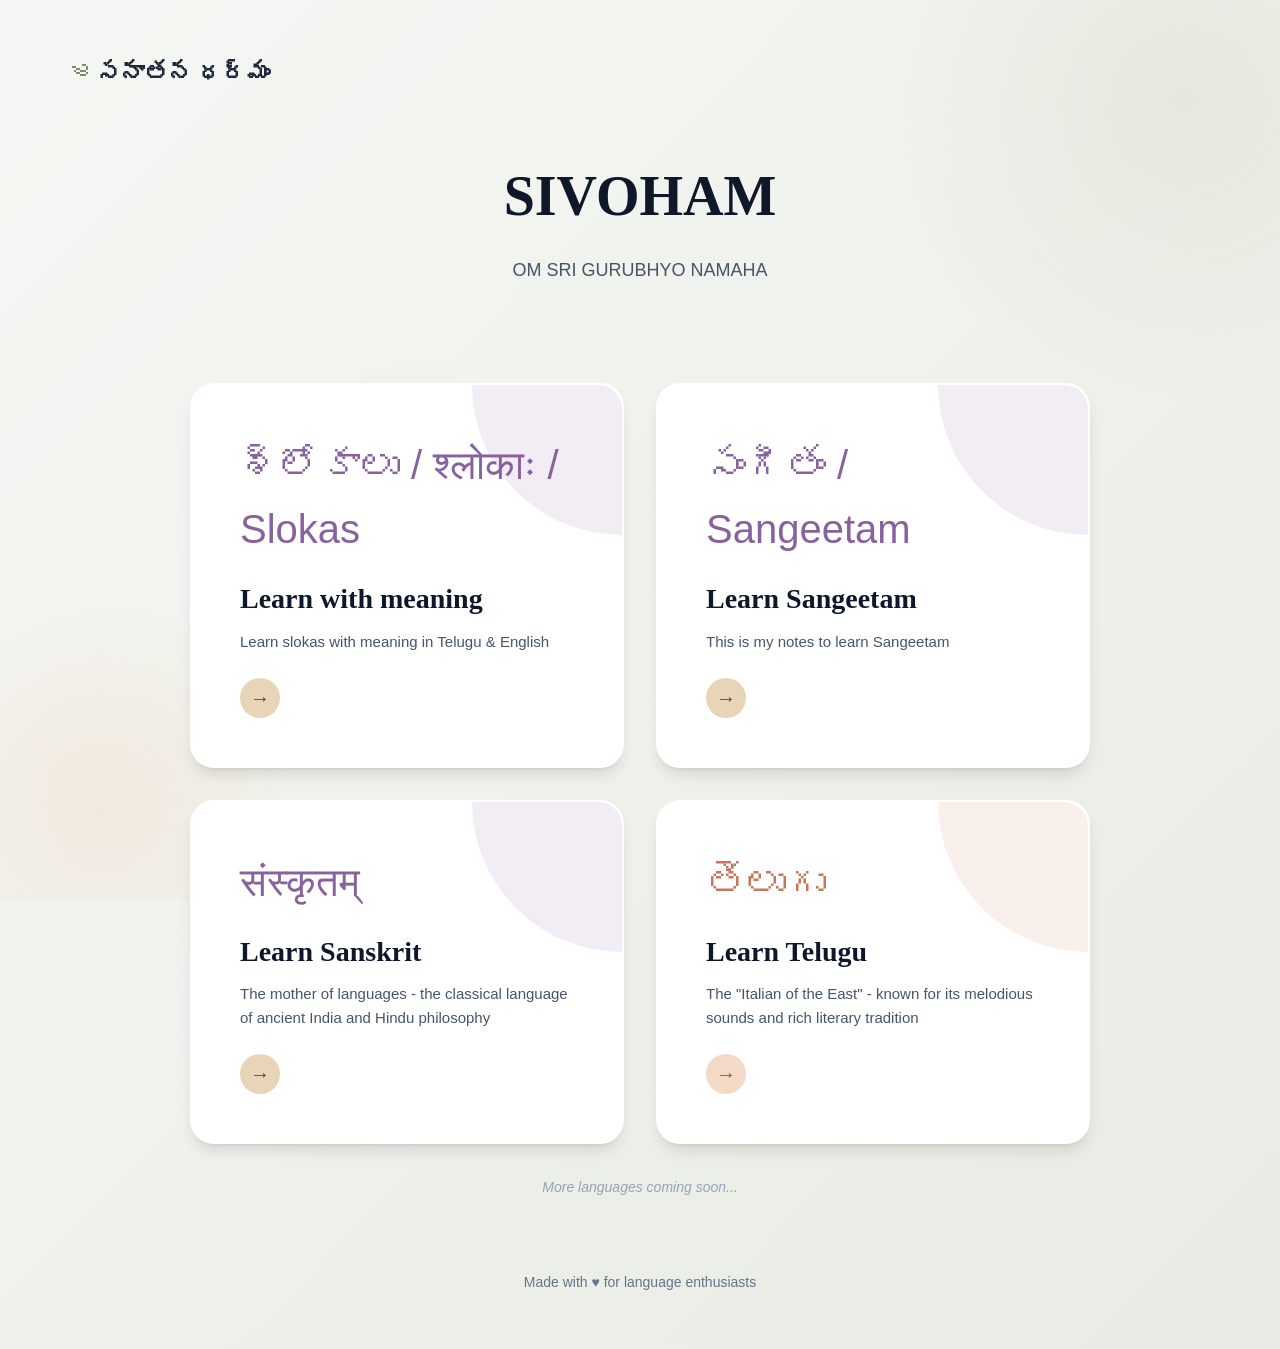
==== files/index.html @ 3e3a07ee "Changed file drectory" ====
<!DOCTYPE html>
<html lang="en">
<head>
    <meta charset="UTF-8">
    <meta name="viewport" content="width=device-width, initial-scale=1.0">
    <title>Language Learning Hub</title>
    <link rel="stylesheet" href="css/styles.css">
    <link rel="preconnect" href="[fonts.googleapis.com](https://fonts.googleapis.com)">
    <link rel="preconnect" href="[fonts.gstatic.com](https://fonts.gstatic.com)" crossorigin>
    <link href="[fonts.googleapis.com](https://fonts.googleapis.com/css2?family=Nunito:wght@300;400;600;700&family=Playfair+Display:wght@400;600&display=swap)" rel="stylesheet">
</head>
<body class="landing-page">
    <div class="landing-container">
        <header class="landing-header">
            <div class="logo">
                <span class="logo-icon">༄</span>
                <span class="logo-text">సనాతన ధర్మం</span>
            </div>
        </header>

        <main class="landing-main">
            <div class="welcome-section">
                <h1 class="main-title">SIVOHAM</h1>
                <p class="subtitle">OM SRI GURUBHYO NAMAHA</p>
                
                <!-- div class="features">
                    <div class="feature">
                        <span class="feature-icon">📚</span>
                        <span>Structured Lessons</span>
                    </div>
                    <div class="feature">
                        <span class="feature-icon">🎯</span>
                        <span>Practice Exercises</span>
                    </div>
                    <div class="feature">
                        <span class="feature-icon">🎧</span>
                        <span>Audio Pronunciation</span>
                    </div>
                </div -->
            </div>

            <div class="language-cards">
                <a href="slokas.html" class="language-card sanskrit-card">
                    <div class="card-content">
                        <span class="card-script">శ్లోకాలు / श्लोकाः / Slokas</span>
                        <h2>Learn with meaning</h2>
                        <p>Learn slokas with meaning in Telugu & English</p>
                        <span class="card-arrow">→</span>
                    </div>
                    <div class="card-decoration"></div>
                </a>

                <a href="sangeetam.html" class="language-card sanskrit-card">
                    <div class="card-content">
                        <span class="card-script">సంగీతం / Sangeetam </span>
                        <h2>Learn Sangeetam</h2>
                        <p>This is my notes to learn Sangeetam</p>
                        <span class="card-arrow">→</span>
                    </div>
                    <div class="card-decoration"></div>
                </a>

                <a href="learnsanskrit.html" class="language-card sanskrit-card">
                    <div class="card-content">
                        <span class="card-script">संस्कृतम्</span>
                        <h2>Learn Sanskrit</h2>
                        <p>The mother of languages - the classical language of ancient India and Hindu philosophy</p>
                        <span class="card-arrow">→</span>
                    </div>
                    <div class="card-decoration"></div>
                </a>

                <a href="learntelugu.html" class="language-card telugu-card">
                    <div class="card-content">
                        <span class="card-script">తెలుగు</span>
                        <h2>Learn Telugu</h2>
                        <p>The "Italian of the East" - known for its melodious sounds and rich literary tradition</p>
                        <span class="card-arrow">→</span>
                    </div>
                    <div class="card-decoration"></div>
                </a>
            </div>

            <p class="coming-soon">More languages coming soon...</p>
        </main>

        <footer class="landing-footer">
            <p>Made with ♥ for language enthusiasts</p>
        </footer>
    </div>

    <div class="background-decoration">
        <div class="circle circle-1"></div>
        <div class="circle circle-2"></div>
        <div class="circle circle-3"></div>
    </div>
    <div id="birds-display" class="content-section" style="display:none;"></div>
</body>
</html>
---- files/css/styles.css ----
/* ==========================================
   CSS CUSTOM PROPERTIES (VARIABLES)
   ========================================== */
:root {
    /* Base Colors */
    --color-white: #ffffff;
    --color-black: #1a1a2e;
    
    /* Neutral Palette */
    --color-gray-50: #f8fafc;
    --color-gray-100: #f1f5f9;
    --color-gray-200: #e2e8f0;
    --color-gray-300: #cbd5e1;
    --color-gray-400: #94a3b8;
    --color-gray-500: #64748b;
    --color-gray-600: #475569;
    --color-gray-700: #334155;
    --color-gray-800: #1e293b;
    --color-gray-900: #0f172a;
    
    /* Soothing Color Palette */
    --color-sage-50: #f6f7f4;
    --color-sage-100: #e8ebe3;
    --color-sage-200: #d4dbc9;
    --color-sage-300: #b5c2a3;
    --color-sage-400: #97a87f;
    --color-sage-500: #7a8f62;
    --color-sage-600: #5f724c;
    
    /* Telugu Theme - Warm Terracotta */
    --telugu-primary: #c2694a;
    --telugu-primary-light: #e8a88c;
    --telugu-primary-dark: #994d35;
    --telugu-accent: #f4d9c6;
    --telugu-bg: #faf6f3;
    --telugu-sidebar: #2d2420;
    
    /* Sanskrit Theme - Deep Purple/Gold */
    --sanskrit-primary: #7c5295;
    --sanskrit-primary-light: #a881c4;
    --sanskrit-primary-dark: #5a3a6e;
    --sanskrit-accent: #e8d5b7;
    --sanskrit-bg: #f9f7fb;
    --sanskrit-sidebar: #1e1a2e;
    
    /* Typography */
    --font-primary: 'Nunito', -apple-system, BlinkMacSystemFont, sans-serif;
    --font-display: 'Playfair Display', Georgia, serif;
    
    /* Spacing */
    --spacing-xs: 0.25rem;
    --spacing-sm: 0.5rem;
    --spacing-md: 1rem;
    --spacing-lg: 1.5rem;
    --spacing-xl: 2rem;
    --spacing-2xl: 3rem;
    --spacing-3xl: 4rem;
    
    /* Border Radius */
    --radius-sm: 0.375rem;
    --radius-md: 0.5rem;
    --radius-lg: 0.75rem;
    --radius-xl: 1rem;
    --radius-2xl: 1.5rem;
    --radius-full: 9999px;
    
    /* Shadows */
    --shadow-sm: 0 1px 2px 0 rgba(0, 0, 0, 0.05);
    --shadow-md: 0 4px 6px -1px rgba(0, 0, 0, 0.1), 0 2px 4px -2px rgba(0, 0, 0, 0.1);
    --shadow-lg: 0 10px 15px -3px rgba(0, 0, 0, 0.1), 0 4px 6px -4px rgba(0, 0, 0, 0.1);
    --shadow-xl: 0 20px 25px -5px rgba(0, 0, 0, 0.1), 0 8px 10px -6px rgba(0, 0, 0, 0.1);
    
    /* Transitions */
    --transition-fast: 150ms ease;
    --transition-base: 250ms ease;
    --transition-slow: 350ms ease;
    
    /* Layout */
    --sidebar-width: 300px;
    --header-height: 60px;
}

/* ==========================================
   RESET & BASE STYLES
   ========================================== */
*, *::before, *::after {
    box-sizing: border-box;
    margin: 0;
    padding: 0;
}

html {
    font-size: 16px;
    scroll-behavior: smooth;
}

body {
    font-family: var(--font-primary);
    font-size: 1rem;
    line-height: 1.6;
    color: var(--color-gray-800);
    background-color: var(--color-sage-50);
    min-height: 100vh;
    -webkit-font-smoothing: antialiased;
    -moz-osx-font-smoothing: grayscale;
}

a {
    color: inherit;
    text-decoration: none;
}

button {
    font-family: inherit;
    font-size: inherit;
    cursor: pointer;
    border: none;
    background: none;
}

ul, ol {
    list-style: none;
}

img {
    max-width: 100%;
    display: block;
}

/* ==========================================
   LANDING PAGE STYLES
   ========================================== */
.landing-page {
    background: linear-gradient(135deg, var(--color-sage-50) 0%, var(--color-sage-100) 100%);
    min-height: 100vh;
    position: relative;
    overflow-x: hidden;
}

.landing-container {
    max-width: 1200px;
    margin: 0 auto;
    padding: var(--spacing-xl);
    min-height: 100vh;
    display: flex;
    flex-direction: column;
    position: relative;
    z-index: 1;
}

/* Background Decoration */
.background-decoration {
    position: fixed;
    top: 0;
    left: 0;
    width: 100%;
    height: 100%;
    pointer-events: none;
    z-index: 0;
    overflow: hidden;
}

.circle {
    position: absolute;
    border-radius: 50%;
    opacity: 0.4;
}

.circle-1 {
    width: 600px;
    height: 600px;
    background: radial-gradient(circle, var(--color-sage-200) 0%, transparent 70%);
    top: -200px;
    right: -200px;
}

.circle-2 {
    width: 400px;
    height: 400px;
    background: radial-gradient(circle, var(--telugu-accent) 0%, transparent 70%);
    bottom: -100px;
    left: -100px;
}

.circle-3 {
    width: 300px;
    height: 300px;
    background: radial-gradient(circle, var(--sanskrit-accent) 0%, transparent 70%);
    top: 40%;
    left: 20%;
}

/* Landing Header */
.landing-header {
    padding: var(--spacing-md) 0;
}

.logo {
    display: flex;
    align-items: center;
    gap: var(--spacing-sm);
}

.logo-icon {
    font-size: 2rem;
    color: var(--color-sage-500);
}

.logo-text {
    font-family: var(--font-display);
    font-size: 1.5rem;
    font-weight: 600;
    color: var(--color-gray-800);
}

/* Landing Main */
.landing-main {
    flex: 1;
    display: flex;
    flex-direction: column;
    justify-content: center;
    padding: var(--spacing-2xl) 0;
}

.welcome-section {
    text-align: center;
    max-width: 700px;
    margin: 0 auto var(--spacing-3xl);
}

.main-title {
    font-family: var(--font-display);
    font-size: clamp(2.5rem, 5vw, 3.5rem);
    font-weight: 600;
    color: var(--color-gray-900);
    margin-bottom: var(--spacing-lg);
    line-height: 1.2;
}

.subtitle {
    font-size: 1.125rem;
    color: var(--color-gray-600);
    line-height: 1.8;
    margin-bottom: var(--spacing-xl);
}

.features {
    display: flex;
    justify-content: center;
    gap: var(--spacing-xl);
    flex-wrap: wrap;
}

.feature {
    display: flex;
    align-items: center;
    gap: var(--spacing-sm);
    color: var(--color-gray-600);
    font-size: 0.9375rem;
}

.feature-icon {
    font-size: 1.25rem;
}

/* Language Cards */
.language-cards {
    display: grid;
    grid-template-columns: repeat(auto-fit, minmax(320px, 1fr));
    gap: var(--spacing-xl);
    max-width: 900px;
    margin: 0 auto;
}

.language-card {
    position: relative;
    background: var(--color-white);
    border-radius: var(--radius-2xl);
    padding: var(--spacing-2xl);
    box-shadow: var(--shadow-lg);
    transition: all var(--transition-base);
    overflow: hidden;
    display: block;
}

.language-card:hover {
    transform: translateY(-8px);
    box-shadow: var(--shadow-xl);
}

.card-content {
    position: relative;
    z-index: 1;
}

.card-script {
    font-size: 2.5rem;
    display: block;
    margin-bottom: var(--spacing-md);
    opacity: 0.9;
}

.language-card h2 {
    font-family: var(--font-display);
    font-size: 1.75rem;
    font-weight: 600;
    margin-bottom: var(--spacing-sm);
    color: var(--color-gray-900);
}

.language-card p {
    color: var(--color-gray-600);
    font-size: 0.9375rem;
    line-height: 1.6;
    margin-bottom: var(--spacing-lg);
}

.card-arrow {
    display: inline-flex;
    align-items: center;
    justify-content: center;
    width: 40px;
    height: 40px;
    border-radius: var(--radius-full);
    font-size: 1.25rem;
    transition: all var(--transition-base);
}

.card-decoration {
    position: absolute;
    top: 0;
    right: 0;
    width: 150px;
    height: 150px;
    border-radius: 0 var(--radius-2xl) 0 100%;
    opacity: 0.1;
    transition: all var(--transition-base);
}

/* Telugu Card Styling */
.telugu-card {
    border: 2px solid transparent;
}

.telugu-card:hover {
    border-color: var(--telugu-primary-light);
}

.telugu-card .card-script {
    color: var(--telugu-primary);
}

.telugu-card .card-arrow {
    background: var(--telugu-accent);
    color: var(--telugu-primary-dark);
}

.telugu-card:hover .card-arrow {
    background: var(--telugu-primary);
    color: var(--color-white);
}

.telugu-card .card-decoration {
    background: var(--telugu-primary);
}

.telugu-card:hover .card-decoration {
    opacity: 0.15;
}

/* Sanskrit Card Styling */
.sanskrit-card {
    border: 2px solid transparent;
}

.sanskrit-card:hover {
    border-color: var(--sanskrit-primary-light);
}

.sanskrit-card .card-script {
    color: var(--sanskrit-primary);
}

.sanskrit-card .card-arrow {
    background: var(--sanskrit-accent);
    color: var(--sanskrit-primary-dark);
}

.sanskrit-card:hover .card-arrow {
    background: var(--sanskrit-primary);
    color: var(--color-white);
}

.sanskrit-card .card-decoration {
    background: var(--sanskrit-primary);
}

.sanskrit-card:hover .card-decoration {
    opacity: 0.15;
}

.coming-soon {
    text-align: center;
    color: var(--color-gray-400);
    font-size: 0.875rem;
    margin-top: var(--spacing-xl);
    font-style: italic;
}

/* Landing Footer */
.landing-footer {
    text-align: center;
    padding: var(--spacing-lg) 0;
    color: var(--color-gray-500);
    font-size: 0.875rem;
}

/* ==========================================
   LEARNING PAGE LAYOUT
   ========================================== */
.learning-page {
    min-height: 100vh;
}

.app-container {
    display: flex;
    min-height: 100vh;
}

/* ==========================================
   SIDEBAR STYLES
   ========================================== */
.sidebar {
    width: var(--sidebar-width);
    min-height: 100vh;
    display: flex;
    flex-direction: column;
    position: fixed;
    left: 0;
    top: 0;
    bottom: 0;
    z-index: 100;
    overflow: hidden;
}

.telugu-theme .sidebar {
    background: linear-gradient(180deg, var(--telugu-sidebar) 0%, #1a1512 100%);
}

.sanskrit-theme .sidebar {
    background: linear-gradient(180deg, var(--sanskrit-sidebar) 0%, #12101a 100%);
}

.sidebar-header {
    padding: var(--spacing-lg);
    border-bottom: 1px solid rgba(255, 255, 255, 0.1);
}

.back-home {
    display: inline-flex;
    align-items: center;
    gap: var(--spacing-sm);
    color: rgba(255, 255, 255, 0.6);
    font-size: 0.875rem;
    margin-bottom: var(--spacing-lg);
    transition: color var(--transition-fast);
}

.back-home:hover {
    color: rgba(255, 255, 255, 0.9);
}

.back-icon {
    font-size: 1rem;
}

.language-title {
    color: var(--color-white);
}

.language-title .script {
    font-size: 1.75rem;
    display: block;
    margin-bottom: var(--spacing-xs);
    opacity: 0.9;
}

.language-title h1 {
    font-family: var(--font-display);
    font-size: 1.5rem;
    font-weight: 600;
}

/* Menu Navigation */
.menu-nav {
    flex: 1;
    overflow-y: auto;
    padding: var(--spacing-md) 0;
}

.menu-nav::-webkit-scrollbar {
    width: 4px;
}

.menu-nav::-webkit-scrollbar-track {
    background: transparent;
}

.menu-nav::-webkit-scrollbar-thumb {
    background: rgba(255, 255, 255, 0.2);
    border-radius: var(--radius-full);
}

.menu-list {
    padding: 0 var(--spacing-sm);
}

.menu-item {
    margin-bottom: var(--spacing-xs);
}

.menu-button {
    width: 100%;
    display: flex;
    align-items: center;
    gap: var(--spacing-sm);
    padding: var(--spacing-md) var(--spacing-md);
    color: rgba(255, 255, 255, 0.8);
    border-radius: var(--radius-lg);
    transition: all var(--transition-fast);
    text-align: left;
}

.menu-button:hover {
    background: rgba(255, 255, 255, 0.1);
    color: var(--color-white);
}

.menu-item.active > .menu-button {
    background: rgba(255, 255, 255, 0.15);
    color: var(--color-white);
}

.menu-icon {
    font-size: 1.125rem;
    flex-shrink: 0;
}

.menu-text {
    flex: 1;
    font-size: 0.9375rem;
    font-weight: 500;
}

.menu-arrow {
    font-size: 1rem;
    opacity: 0.6;
    transition: transform var(--transition-fast);
}

.menu-item.active > .menu-button .menu-arrow {
    transform: rotate(90deg);
}

/* Submenu */
.submenu {
    max-height: 0;
    overflow: hidden;
    transition: max-height var(--transition-base);
}

.menu-item.active .submenu {
    max-height: 500px;
}

.submenu-link {
    display: block;
    padding: var(--spacing-sm) var(--spacing-md);
    padding-left: calc(var(--spacing-md) + 1.125rem + var(--spacing-sm));
    color: rgba(255, 255, 255, 0.6);
    font-size: 0.875rem;
    border-radius: var(--radius-md);
    margin: var(--spacing-xs) var(--spacing-sm);
    transition: all var(--transition-fast);
}

.submenu-link:hover {
    color: rgba(255, 255, 255, 0.9);
    background: rgba(255, 255, 255, 0.05);
}

.submenu-link.active {
    color: var(--color-white);
}

.telugu-theme .submenu-link.active {
    background: var(--telugu-primary);
}

.sanskrit-theme .submenu-link.active {
    background: var(--sanskrit-primary);
}


/* Nested submenu group (3rd level) */
.submenu-group {
    margin: var(--spacing-xs) var(--spacing-sm);
}

.submenu-group-button {
    display: flex;
    align-items: center;
    justify-content: space-between;
    width: 100%;
    padding: var(--spacing-sm) var(--spacing-md);
    padding-left: calc(var(--spacing-md) + 1.125rem + var(--spacing-sm));
    background: none;
    border: none;
    color: rgba(255, 255, 255, 0.6);
    font-size: 0.875rem;
    font-family: inherit;
    border-radius: var(--radius-md);
    cursor: pointer;
    transition: all var(--transition-fast);
    text-align: left;
}

.submenu-group-button:hover {
    color: rgba(255, 255, 255, 0.9);
    background: rgba(255, 255, 255, 0.05);
}

.submenu-group-arrow {
    transition: transform var(--transition-fast);
    font-size: 1rem;
}

.submenu-group.open .submenu-group-arrow {
    transform: rotate(90deg);
}

.submenu-nested {
    max-height: 0;
    overflow: hidden;
    transition: max-height var(--transition-base);
    list-style: none;
    padding: 0;
    margin: 0;
}

.submenu-group.open .submenu-nested {
    max-height: 200px;
}

.submenu-nested .submenu-link {
    padding-left: calc(var(--spacing-md) + 1.125rem + var(--spacing-sm) + 1rem);
    font-size: 0.8rem;
}

/* Sidebar Footer */
.sidebar-footer {
    padding: var(--spacing-lg);
    border-top: 1px solid rgba(255, 255, 255, 0.1);
}

.progress-section {
    color: rgba(255, 255, 255, 0.8);
}

.progress-label {
    font-size: 0.75rem;
    text-transform: uppercase;
    letter-spacing: 0.05em;
    opacity: 0.7;
}

.progress-bar {
    height: 6px;
    background: rgba(255, 255, 255, 0.1);
    border-radius: var(--radius-full);
    margin: var(--spacing-sm) 0;
    overflow: hidden;
}

.progress-fill {
    height: 100%;
    border-radius: var(--radius-full);
    transition: width var(--transition-slow);
}

.telugu-theme .progress-fill {
    background: linear-gradient(90deg, var(--telugu-primary) 0%, var(--telugu-primary-light) 100%);
}

.sanskrit-theme .progress-fill {
    background: linear-gradient(90deg, var(--sanskrit-primary) 0%, var(--sanskrit-primary-light) 100%);
}

.progress-text {
    font-size: 0.8125rem;
    opacity: 0.8;
}

/* ==========================================
   CONTENT AREA STYLES
   ========================================== */
.content-area {
    flex: 1;
    margin-left: var(--sidebar-width);
    min-height: 100vh;
}

.telugu-theme .content-area {
    background: var(--telugu-bg);
}

.sanskrit-theme .content-area {
    background: var(--sanskrit-bg);
}

.content-wrapper {
    max-width: 1400px;
    margin: 0 auto;
    padding: var(--spacing-2xl);
}

/* Welcome Content */
.welcome-content {
    animation: fadeIn var(--transition-slow);
}

@keyframes fadeIn {
    from {
        opacity: 0;
        transform: translateY(10px);
    }
    to {
        opacity: 1;
        transform: translateY(0);
    }
}

.welcome-header {
    text-align: center;
    margin-bottom: var(--spacing-2xl);
}

.welcome-header h1 {
    font-family: var(--font-display);
    font-size: 2.5rem;
    font-weight: 600;
    color: var(--color-gray-900);
    margin-bottom: var(--spacing-md);
}

.welcome-header h1 .translation {
    font-family: var(--font-primary);
    font-size: 1.5rem;
    font-weight: 400;
    color: var(--color-gray-500);
}

.welcome-header .lead {
    font-size: 1.125rem;
    color: var(--color-gray-600);
    max-width: 600px;
    margin: 0 auto;
}

/* Info Cards */
.info-cards {
    display: grid;
    grid-template-columns: repeat(auto-fit, minmax(200px, 1fr));
    gap: var(--spacing-lg);
    margin-bottom: var(--spacing-2xl);
}

.info-card {
    background: var(--color-white);
    border-radius: var(--radius-xl);
    padding: var(--spacing-xl);
    text-align: center;
    box-shadow: var(--shadow-md);
    transition: transform var(--transition-base);
}

.info-card:hover {
    transform: translateY(-4px);
}

.info-icon {
    font-size: 2rem;
    margin-bottom: var(--spacing-sm);
}

.info-card h3 {
    font-size: 1.25rem;
    font-weight: 700;
    color: var(--color-gray-900);
    margin-bottom: var(--spacing-xs);
}

.info-card p {
    font-size: 0.875rem;
    color: var(--color-gray-500);
}

/* Quick Start Guide */
.quick-start {
    background: var(--color-white);
    border-radius: var(--radius-xl);
    padding: var(--spacing-xl);
    margin-bottom: var(--spacing-xl);
    box-shadow: var(--shadow-md);
}

.quick-start h2 {
    font-family: var(--font-display);
    font-size: 1.5rem;
    font-weight: 600;
    color: var(--color-gray-900);
    margin-bottom: var(--spacing-lg);
}

.steps {
    display: flex;
    flex-direction: column;
    gap: var(--spacing-md);
}

.step {
    display: flex;
    align-items: flex-start;
    gap: var(--spacing-md);
}

.step-number {
    display: flex;
    align-items: center;
    justify-content: center;
    width: 32px;
    height: 32px;
    border-radius: var(--radius-full);
    font-weight: 700;
    font-size: 0.875rem;
    flex-shrink: 0;
}

.telugu-theme .step-number {
    background: var(--telugu-accent);
    color: var(--telugu-primary-dark);
}

.sanskrit-theme .step-number {
    background: var(--sanskrit-accent);
    color: var(--sanskrit-primary-dark);
}

.step-content h4 {
    font-size: 1rem;
    font-weight: 600;
    color: var(--color-gray-800);
    margin-bottom: var(--spacing-xs);
}

.step-content p {
    font-size: 0.875rem;
    color: var(--color-gray-500);
}

/* Tip Box */
.tip-box {
    display: flex;
    gap: var(--spacing-md);
    padding: var(--spacing-lg);
    border-radius: var(--radius-lg);
    background: var(--color-sage-100);
    border-left: 4px solid var(--color-sage-400);
}

.tip-icon {
    font-size: 1.5rem;
    flex-shrink: 0;
}

.tip-content {
    font-size: 0.9375rem;
    color: var(--color-gray-700);
    line-height: 1.6;
}

/* Quote Box (Sanskrit) */
.quote-box {
    text-align: center;
    padding: var(--spacing-xl);
    margin-bottom: var(--spacing-xl);
}

.quote-box blockquote {
    border: none;
    padding: 0;
}

.sanskrit-quote {
    font-size: 1.75rem;
    color: var(--sanskrit-primary);
    margin-bottom: var(--spacing-sm);
}

.quote-box .translation {
    font-style: italic;
    color: var(--color-gray-500);
}

/* ==========================================
   DYNAMIC CONTENT STYLES
   ========================================== */
.lesson-content {
    animation: fadeIn var(--transition-slow);
}

.lesson-header {
    margin-bottom: var(--spacing-xl);
    padding-bottom: var(--spacing-lg);
    border-bottom: 2px solid var(--color-gray-100);
}

.lesson-header h1 {
    font-family: var(--font-display);
    font-size: 2rem;
    font-weight: 600;
    color: var(--color-gray-900);
    margin-bottom: var(--spacing-sm);
}

.lesson-meta {
    display: flex;
    gap: var(--spacing-lg);
    color: var(--color-gray-500);
    font-size: 0.875rem;
}

.lesson-body {
    font-size: 1.0625rem;
    line-height: 1.8;
    color: var(--color-gray-700);
}

.lesson-body h2 {
    font-family: var(--font-display);
    font-size: 1.5rem;
    font-weight: 600;
    color: var(--color-gray-900);
    margin: var(--spacing-xl) 0 var(--spacing-md);
}

.lesson-body h3 {
    font-size: 1.25rem;
    font-weight: 600;
    color: var(--color-gray-800);
    margin: var(--spacing-lg) 0 var(--spacing-sm);
}

.lesson-body p {
    margin-bottom: var(--spacing-md);
}

.lesson-body ul, .lesson-body ol {
    margin: var(--spacing-md) 0;
    padding-left: var(--spacing-xl);
}

.lesson-body li {
    margin-bottom: var(--spacing-sm);
    list-style: disc;
}

.lesson-body ol li {
    list-style: decimal;
}

/* Example Box */
.example-box {
    background: var(--color-white);
    border-radius: var(--radius-lg);
    padding: var(--spacing-lg);
    margin: var(--spacing-lg) 0;
    box-shadow: var(--shadow-sm);
    border: 1px solid var(--color-gray-200);
}

.example-box .native {
    font-size: 1.5rem;
    margin-bottom: var(--spacing-sm);
}

.telugu-theme .example-box .native {
    color: var(--telugu-primary);
}

.sanskrit-theme .example-box .native {
    color: var(--sanskrit-primary);
}

.example-box .transliteration {
    font-style: italic;
    color: var(--color-gray-500);
    margin-bottom: var(--spacing-xs);
}

.example-box .meaning {
    color: var(--color-gray-700);
}

/* Character Grid */
.character-grid {
    display: grid;
    grid-template-columns: repeat(auto-fill, minmax(80px, 1fr));
    gap: var(--spacing-md);
    margin: var(--spacing-lg) 0;
}

.character-card {
    background: var(--color-white);
    border-radius: var(--radius-lg);
    padding: var(--spacing-md);
    text-align: center;
    box-shadow: var(--shadow-sm);
    transition: all var(--transition-base);
    cursor: pointer;
    border: 2px solid transparent;
}

.character-card:hover {
    transform: translateY(-2px);
    box-shadow: var(--shadow-md);
}

.telugu-theme .character-card:hover {
    border-color: var(--telugu-primary-light);
}

.sanskrit-theme .character-card:hover {
    border-color: var(--sanskrit-primary-light);
}

.character-card .char {
    font-size: 2rem;
    display: block;
    margin-bottom: var(--spacing-xs);
}

.telugu-theme .character-card .char {
    color: var(--telugu-primary);
}

.sanskrit-theme .character-card .char {
    color: var(--sanskrit-primary);
}

.character-card .romanized {
    font-size: 0.8125rem;
    color: var(--color-gray-500);
}

/* Navigation Buttons */
.lesson-nav {
    display: flex;
    justify-content: space-between;
    margin-top: var(--spacing-2xl);
    padding-top: var(--spacing-xl);
    border-top: 1px solid var(--color-gray-200);
}

.nav-btn {
    display: inline-flex;
    align-items: center;
    gap: var(--spacing-sm);
    padding: var(--spacing-md) var(--spacing-lg);
    border-radius: var(--radius-lg);
    font-weight: 600;
    transition: all var(--transition-fast);
}

.nav-btn.prev {
    background: var(--color-gray-100);
    color: var(--color-gray-700);
}

.nav-btn.prev:hover {
    background: var(--color-gray-200);
}

.nav-btn.next {
    color: var(--color-white);
}

.telugu-theme .nav-btn.next {
    background: var(--telugu-primary);
}

.telugu-theme .nav-btn.next:hover {
    background: var(--telugu-primary-dark);
}

.sanskrit-theme .nav-btn.next {
    background: var(--sanskrit-primary);
}

.sanskrit-theme .nav-btn.next:hover {
    background: var(--sanskrit-primary-dark);
}

/* ==========================================
   RESPONSIVE STYLES
   ========================================== */
@media (max-width: 1024px) {
    :root {
        --sidebar-width: 260px;
    }
}

@media (max-width: 768px) {
    :root {
        --sidebar-width: 100%;
    }
    
    .landing-container {
        padding: var(--spacing-lg);
    }
    
    .language-cards {
        grid-template-columns: 1fr;
    }
    
    .app-container {
        flex-direction: column;
    }
    
    .sidebar {
        position: relative;
        width: 100%;
        min-height: auto;
    }
    
    .menu-nav {
        max-height: 50vh;
    }
    
    .content-area {
        margin-left: 0;
    }
    
    .content-wrapper {
        padding: var(--spacing-lg);
    }
    
    .welcome-header h1 {
        font-size: 2rem;
    }
    
    .info-cards {
        grid-template-columns: 1fr;
    }
    
    .features {
        flex-direction: column;
        gap: var(--spacing-md);
    }
}

@media (max-width: 480px) {
    .landing-container {
        padding: var(--spacing-md);
    }
    
    .main-title {
        font-size: 2rem;
    }
    
    .language-card {
        padding: var(--spacing-lg);
    }
    
    .card-script {
        font-size: 2rem;
    }
    
    .language-card h2 {
        font-size: 1.5rem;
    }
    
    .content-wrapper {
        padding: var(--spacing-md);
    }
    
    .lesson-nav {
        flex-direction: column;
        gap: var(--spacing-md);
    }
    
    .nav-btn {
        justify-content: center;
    }
    
    .custom-table td {
    font-size: 18px;
	}
}

#content {
    text-align: left;
    padding: 10px;
}

#content table {
    border-collapse: collapse;
    width: 100%;
}

#content th, #content td {
    border: 1px solid #ccc;
    padding: 8px;
    text-align: left;
}



/* Match your theme look */
#contentArea table {
    width: 100%;
    border-collapse: collapse;
    margin: 20px 0;
    background: white;
    border-radius: 12px;
    overflow: hidden;
    box-shadow: 0 6px 16px rgba(0,0,0,0.08);
    font-size: 20px;
}

/* Header */
#contentArea th {
    background: linear-gradient(135deg, #b7410e, #ca6b00d9);
    color: white;
    padding: 14px;
    font-weight: 600;
    text-align: left;
}

/* Cells */
#contentArea td {
    padding: 12px;
    border-bottom: 1px solid #eee;
}

/* Alternate rows */
#contentArea tr:nth-child(even) {
    background: #f7fbff;
}

/* Hover */
#contentArea tr:hover {
    background: #FFA500;
}

.color-table {
  width: 100%;
  border-collapse: collapse;
  margin-top: 20px;
}

.color-table th {
  background-color: #2c7be5;
  color: white;
  padding: 10px;
}

.color-table td {
  border: 1px solid #ddd;
  padding: 10px;
  text-align: center;
}

.color-table tr:nth-child(even) {
  background-color: #f2f2f2;
}

.color-box {
  width: 40px;
  height: 25px;
  margin: auto;
  border-radius: 4px;
}

.flashcard-container {
    text-align: center;
    margin: 30px auto;
}

.flashcard {
    background-color: #fdf2e9;  /* soft cream */
    color: #333;                /* text color */
    font-size: 2rem;
    padding: 40px 20px;
    border-radius: 15px;
    box-shadow: 0 4px 12px rgba(0,0,0,0.2);
    max-width: 400px;
    margin: 0 auto 20px;
    transition: transform 0.3s ease;
}

.flashcard:hover {
    transform: scale(1.05);
}

.flashcard-btn {
    background-color: #f4a261;  /* site accent */
    color: white;
    border: none;
    padding: 12px 25px;
    font-size: 1rem;
    border-radius: 8px;
    cursor: pointer;
    transition: background-color 0.2s ease;
}

.flashcard-btn:hover {
    background-color: #e76f51;
}

.flashcard {
    display: flex;
    flex-direction: column;
    align-items: center;
    gap: 0.5rem;
}

.flashcard-word {
    font-size: 2rem;
    font-weight: bold;
}

.flashcard-translation {
    font-size: 1.1rem;
    color: #666;
}

.showTell-card {
  max-width: 600px;
  margin: 20px auto;
  font-family: inherit;
}

.showTell-top {
  display: flex;
  border: 2px solid #333;
  border-bottom: 2px solid #333;
}

.showTell-bottom {
  display: flex;
  border: 2px solid #333;
  border-bottom: 2px solid #333;
}

.showTell-image-wrap {
  flex: 3;
  border-right: 2px solid #333;
  padding: 10px;
  display: flex;
  align-items: center;
  justify-content: center;
}

.showTell-img {
  flex: 3;
  max-width: 800px;
  max-height: 600px;
  width: 100%;
  object-fit: contain;
}

.showTell-names {
  flex: 1;
  display: flex;
  flex-direction: column;
  justify-content: center;
  align-items: center;
  padding: 10px;
  gap: 10px;
}

.showTell-tel-img {
  font-size: 2rem;
  font-weight: bold;
  text-align: center;
  color: #1a1a6e;
}

.showTell-td-telugu {
  font-size: 2rem;
  font-weight: bold;
  text-align: center;
  color: #1a1a6e;
}

.showTell-td-english {
  font-size: 1rem;
  font-weight: bold;
  text-align: center;
  color: #1a1a6e;
}

.showTell-eng-img {
  font-size: 1rem;
  text-align: center;
  color: #444;
  border-top: 1px solid #ccc;
  padding-top: 8px;
  width: 100%;
}

.showTell-details {
  border: 2px solid #333;
  padding: 14px;
  font-size: 1em;
  line-height: 1.6;
  color: var(--telugu-primary-dark);
  background: #fafafa;
}

.showTell-next-btn {
  display: block;
  margin: 16px auto 0;
  padding: 8px 24px;
  font-size: 1em;
  cursor: pointer;
  background: var(--telugu-primary);
  color: white;
  border: none;
  border-radius: 6px;
}

.showTell-next-btn:hover {
  background: var(--telugu-primary-light);
}
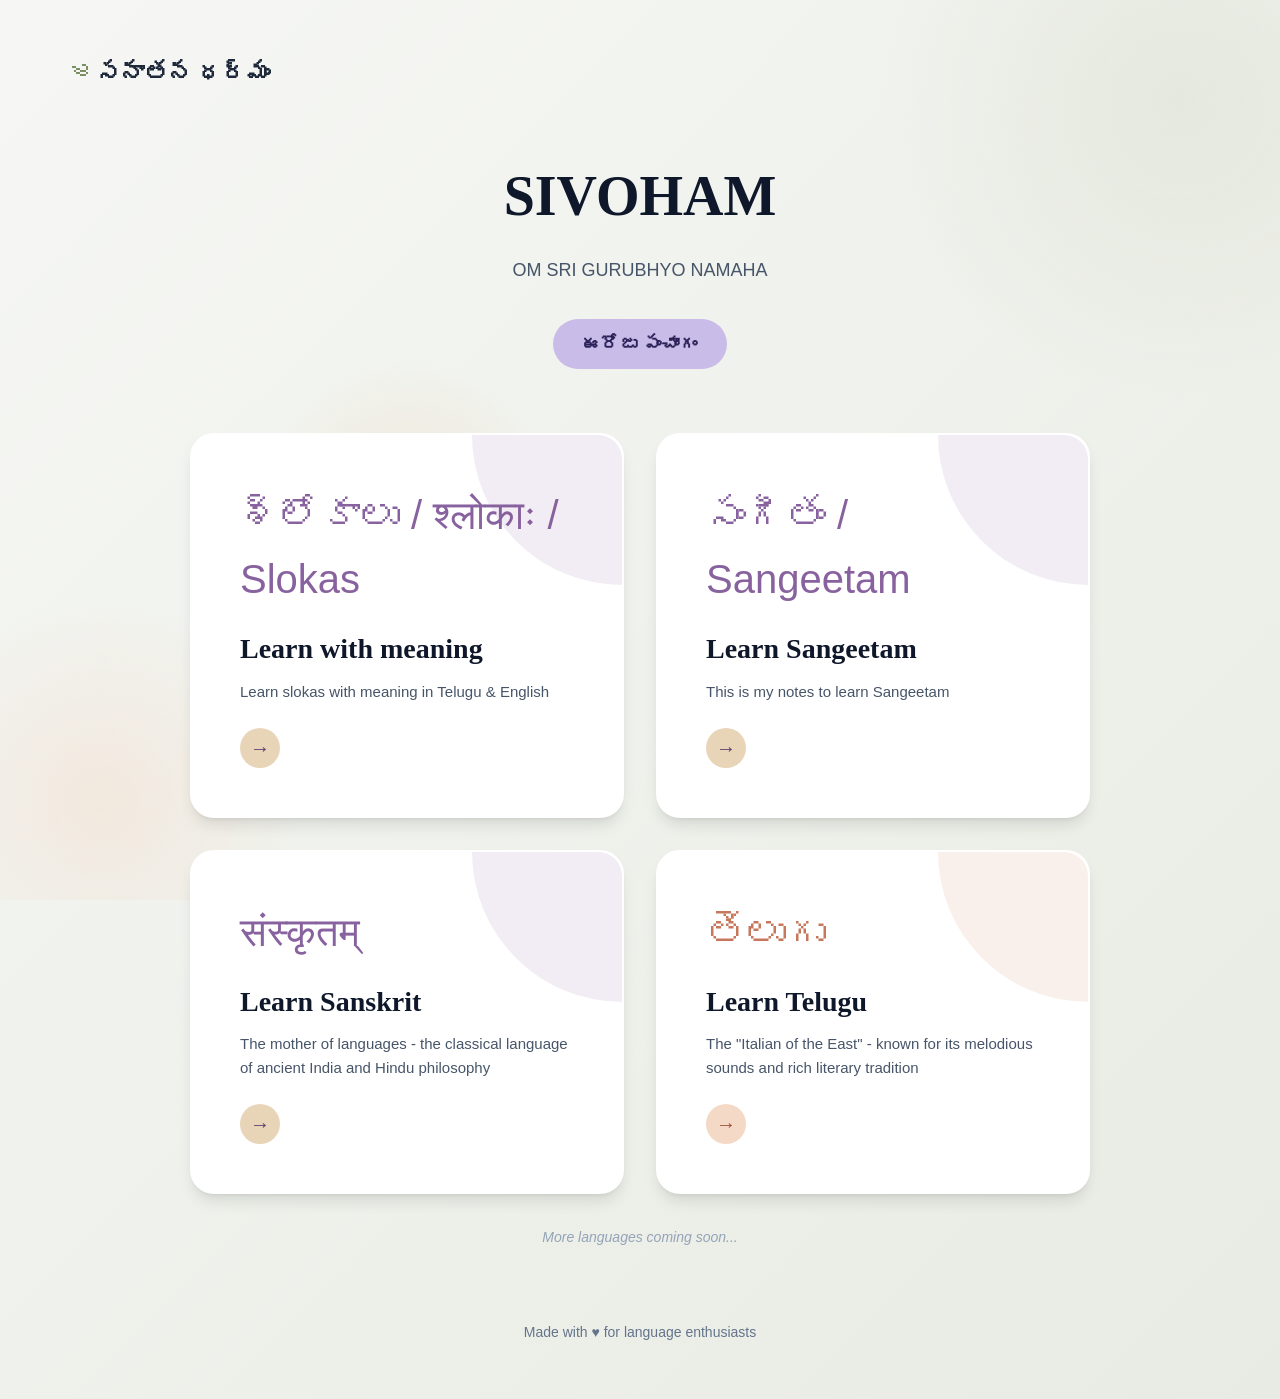
==== commit d2c8f7e3: "NewChanges20260829" ====
--- a/files/index.html
+++ b/files/index.html
@@ -23,6 +23,27 @@
                 <h1 class="main-title">SIVOHAM</h1>
                 <p class="subtitle">OM SRI GURUBHYO NAMAHA</p>
                 
+                <style>
+                    #panchangam-btn{
+                        background:#c9bce8;
+                        color:#2b2158;
+                        border:none;
+                        padding:14px 30px;
+                        font-size:1.15rem;
+                        font-weight:600;
+                        border-radius:999px;
+                        cursor:pointer;
+                        font-family:'Noto Sans Telugu', sans-serif;
+                    }
+                    #panchangam-btn:hover{
+                        background:#d8cef2;
+                    }
+                    </style>
+
+                    <button id="panchangam-btn">ఈరోజు పంచాంగం</button>
+                    <script src="js/panchangam-engine.min.js"></script>
+                    <script src="js/panchangam-widget.js"></script>
+
                 <!-- div class="features">
                     <div class="feature">
                         <span class="feature-icon">📚</span>
@@ -94,6 +115,8 @@
         <div class="circle circle-2"></div>
         <div class="circle circle-3"></div>
     </div>
-    <div id="birds-display" class="content-section" style="display:none;"></div>
+
+    <div id="birds-display" class="content-section" style="display:none;">
+    </div>
 </body>
 </html>
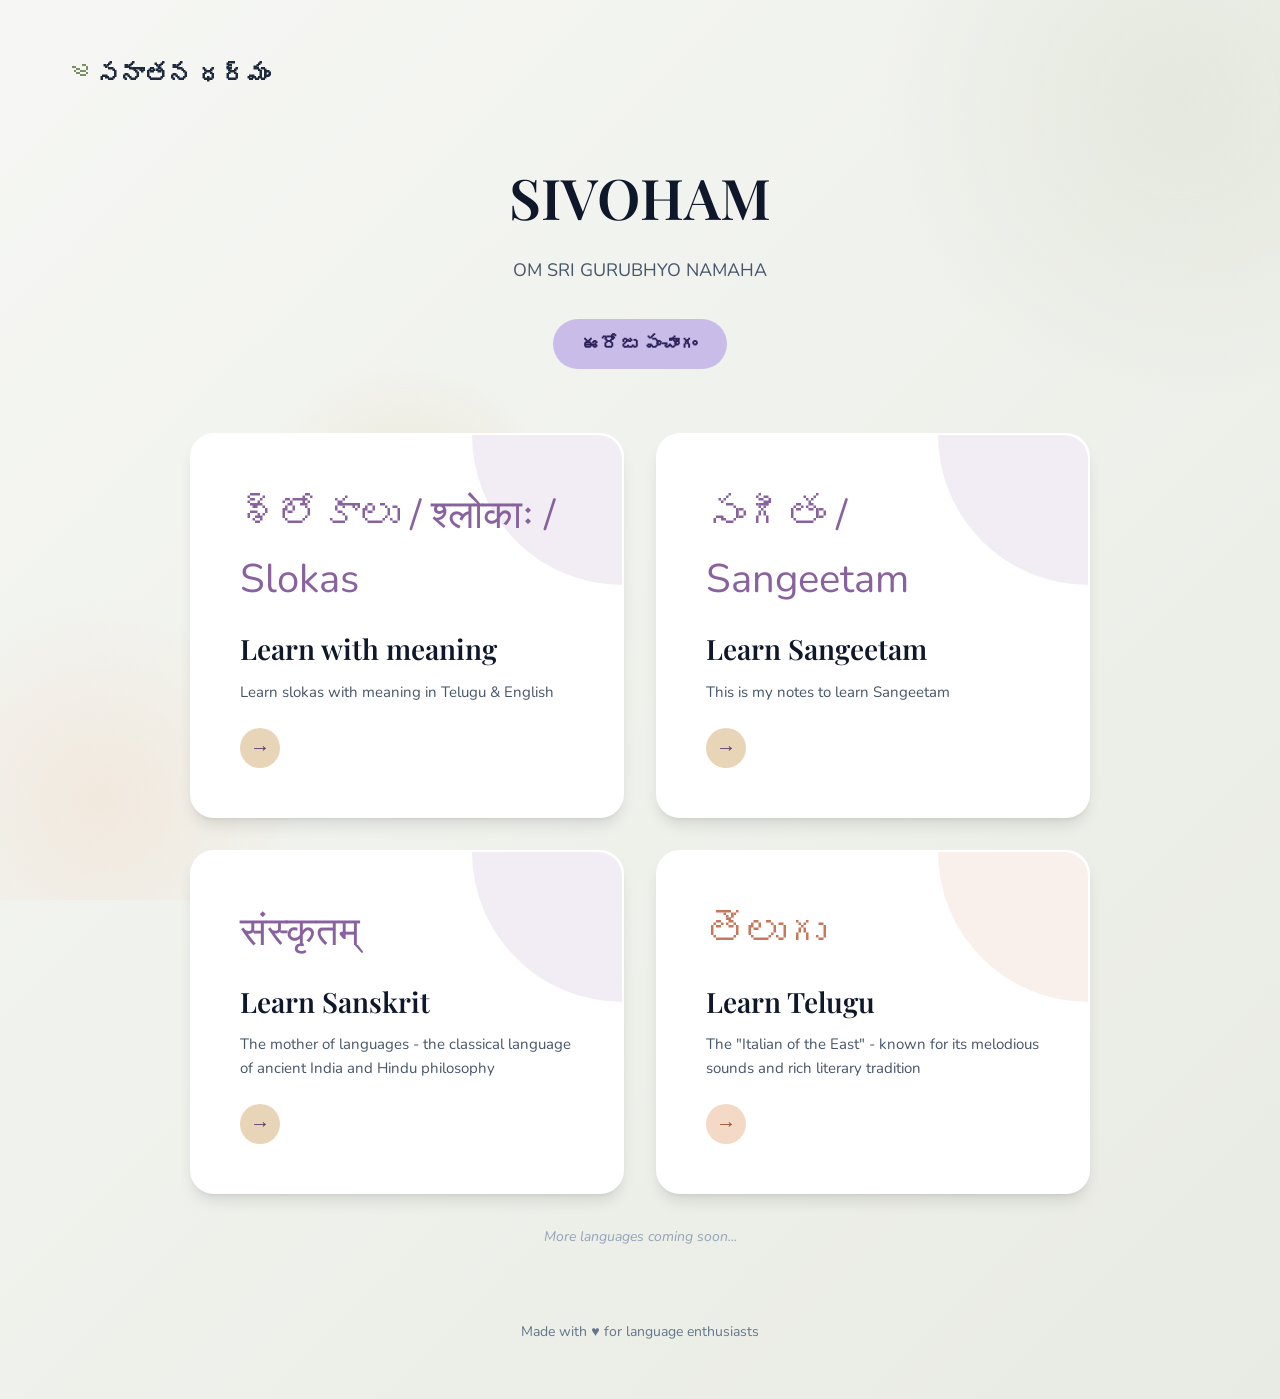
==== commit 131bebcc: "NewChanges20260909.2" ====
--- a/files/index.html
+++ b/files/index.html
@@ -5,9 +5,9 @@
     <meta name="viewport" content="width=device-width, initial-scale=1.0">
     <title>Language Learning Hub</title>
     <link rel="stylesheet" href="css/styles.css">
-    <link rel="preconnect" href="[fonts.googleapis.com](https://fonts.googleapis.com)">
-    <link rel="preconnect" href="[fonts.gstatic.com](https://fonts.gstatic.com)" crossorigin>
-    <link href="[fonts.googleapis.com](https://fonts.googleapis.com/css2?family=Nunito:wght@300;400;600;700&family=Playfair+Display:wght@400;600&display=swap)" rel="stylesheet">
+    <link rel="preconnect" href="https://fonts.googleapis.com">
+    <link rel="preconnect" href="https://fonts.gstatic.com" crossorigin>
+    <link href="https://fonts.googleapis.com/css2?family=Nunito:wght@300;400;600;700&family=Playfair+Display:wght@400;600&display=swap" rel="stylesheet">
 </head>
 <body class="landing-page">
     <div class="landing-container">
